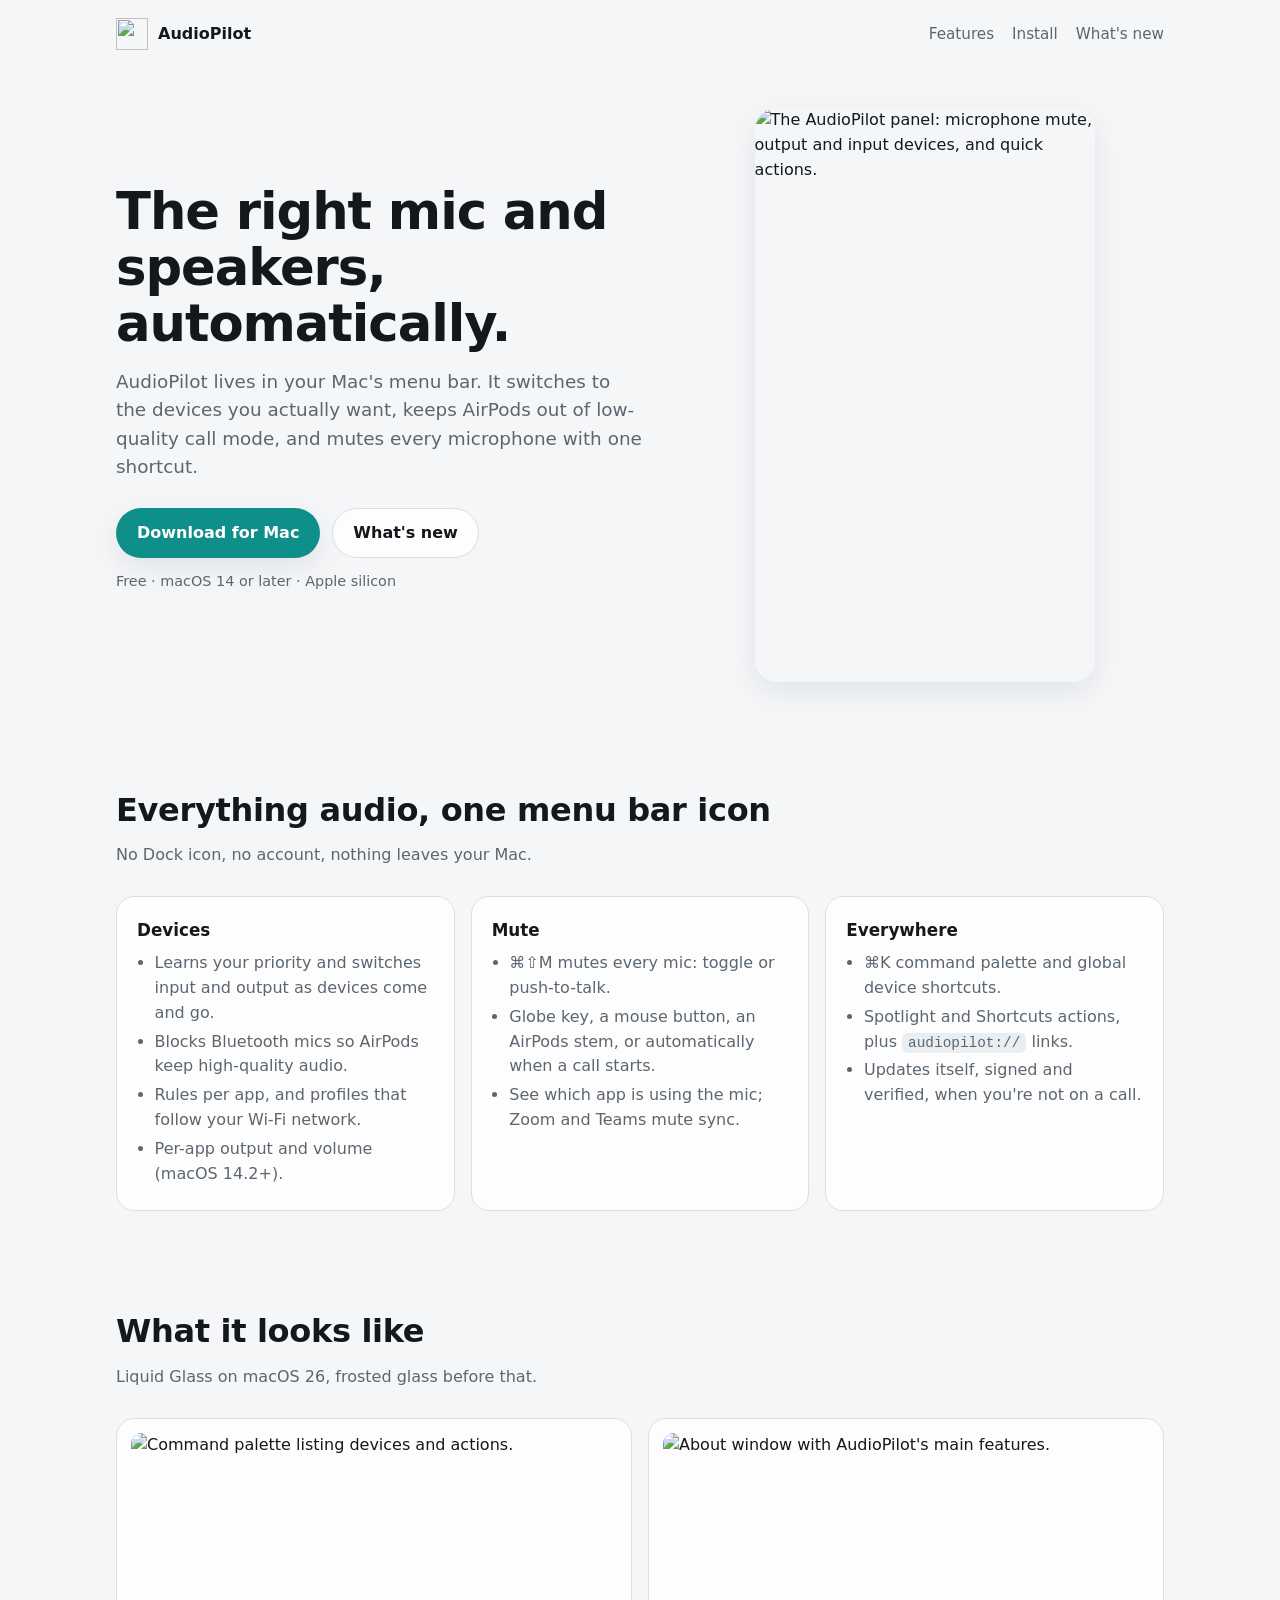
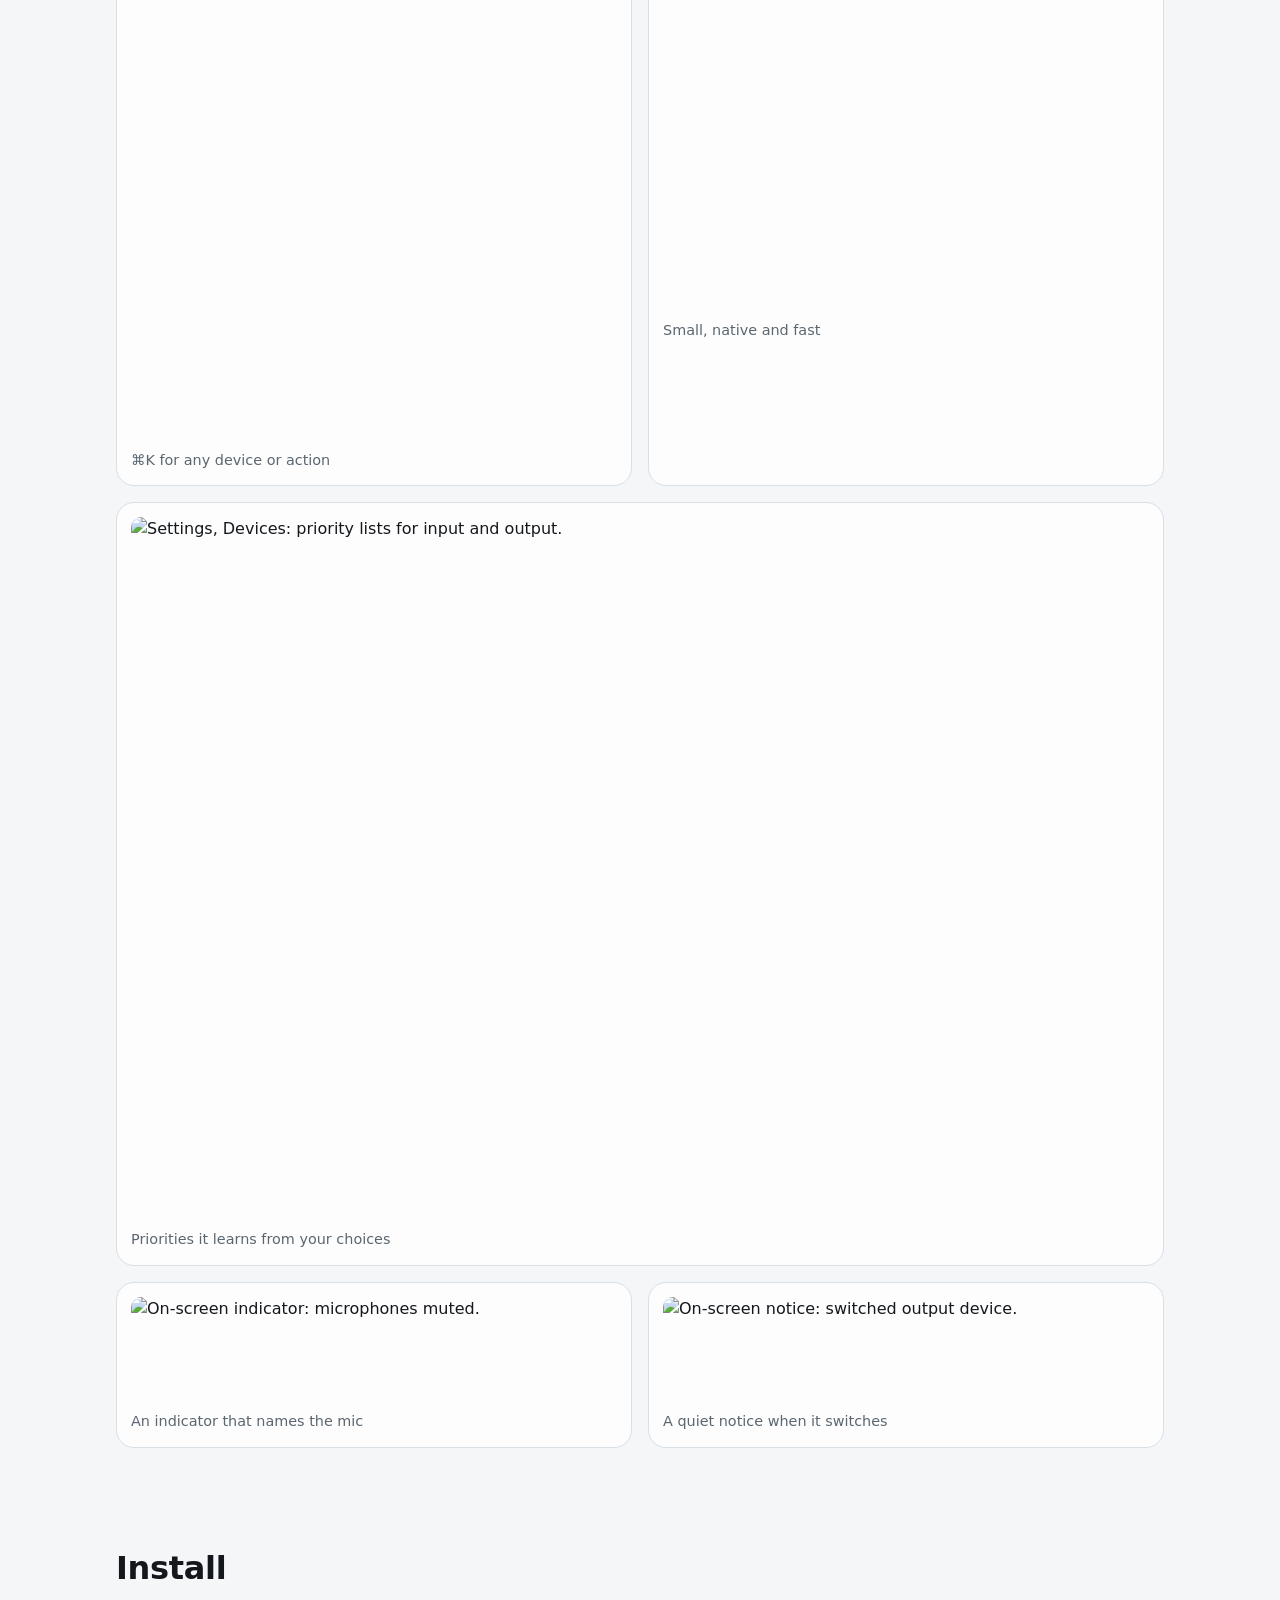
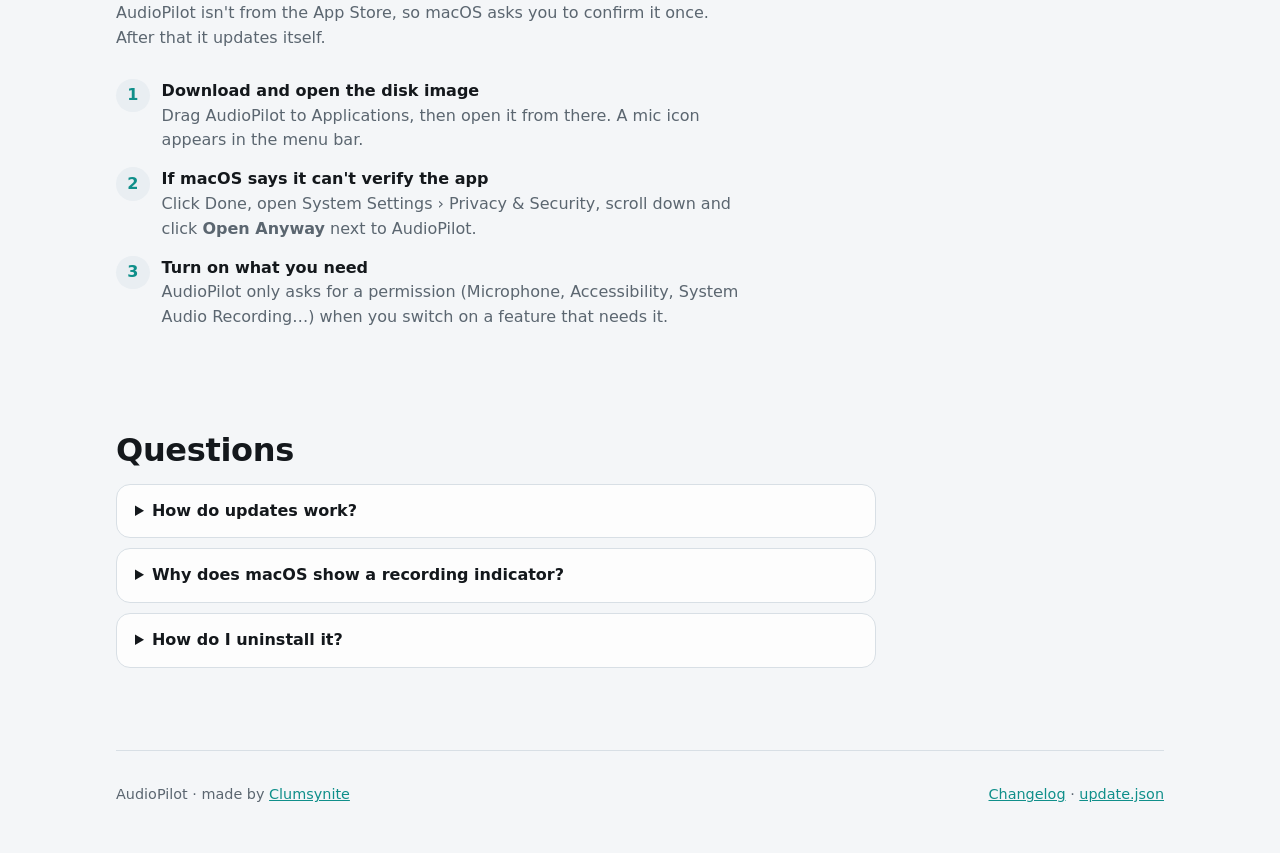
==== site/public/index.html @ 61bb64c0 "Update in place from a signed download site The app reads update.json from a Cloudflare Workers site" ====
<!doctype html>
<html lang="en">
<head>
  <meta charset="utf-8">
  <meta name="viewport" content="width=device-width, initial-scale=1">
  <title>AudioPilot for Mac</title>
  <meta name="description" content="AudioPilot is a free macOS menu bar app that picks the right mic and speakers automatically, keeps AirPods out of call mode, and mutes every mic with one shortcut.">
  <link rel="canonical" href="%SITE_URL%/">
  <meta name="color-scheme" content="light dark">
  <meta property="og:type" content="website">
  <meta property="og:title" content="AudioPilot for Mac">
  <meta property="og:description" content="The right mic and speakers, automatically. One shortcut mutes every mic.">
  <meta property="og:url" content="%SITE_URL%/">
  <meta property="og:image" content="%SITE_URL%/screens/panel.png">
  <link rel="icon" href="/icon.png" type="image/png">
  <link rel="apple-touch-icon" href="/icon.png">
  <style>
    :root {
      --bg: #f4f6f8; --surface: #ffffffcc; --surface-2: #e9eef2; --text: #14181c; --muted: #5b6670;
      --accent: #0f8f8a; --accent-ink: #ffffff; --border: #d8dfe5; --shadow: 0 10px 30px #0b1a2a14;
      --radius: 18px; --measure: 62ch;
    }
    @media (prefers-color-scheme: dark) {
      :root {
        --bg: #0d1114; --surface: #171d22cc; --surface-2: #1f272d; --text: #e9eef2; --muted: #9aa6b0;
        --accent: #3cc8bf; --accent-ink: #062321; --border: #2a343c; --shadow: 0 10px 30px #00000059;
      }
    }
    * { box-sizing: border-box; }
    html { -webkit-text-size-adjust: 100%; }
    body {
      margin: 0; background: var(--bg); color: var(--text); line-height: 1.55;
      font: 16px/1.55 -apple-system, BlinkMacSystemFont, "SF Pro Text", "Inter", system-ui, sans-serif;
      background-image: radial-gradient(60rem 30rem at 85% -10%, color-mix(in srgb, var(--accent) 18%, transparent), transparent 70%);
    }
    a { color: var(--accent); }
    .wrap { max-width: 1080px; margin: 0 auto; padding: 0 16px; }
    header.top { display: flex; align-items: center; justify-content: space-between; padding: 18px 0; }
    .brand { display: flex; gap: 10px; align-items: center; font-weight: 650; text-decoration: none; color: var(--text); }
    .brand img { width: 32px; height: 32px; }
    nav a { color: var(--muted); text-decoration: none; margin-left: 18px; font-size: .95rem; }
    nav a:hover { color: var(--text); }

    .hero { display: grid; grid-template-columns: minmax(0, 1.05fr) minmax(0, .95fr); gap: 40px; align-items: center; padding: 40px 0 56px; }
    .hero h1 { font-size: clamp(2rem, 5vw, 3.2rem); line-height: 1.1; letter-spacing: -.02em; margin: 0 0 16px; }
    .hero p.lede { color: var(--muted); font-size: 1.15rem; max-width: var(--measure); margin: 0 0 26px; }
    .cta { display: flex; flex-wrap: wrap; gap: 12px; align-items: center; }
    .btn { display: inline-flex; align-items: center; gap: 8px; padding: 12px 20px; border-radius: 999px; font-weight: 600; text-decoration: none; border: 1px solid transparent; }
    .btn.primary { background: var(--accent); color: var(--accent-ink); box-shadow: var(--shadow); }
    .btn.ghost { border-color: var(--border); color: var(--text); background: var(--surface); }
    .meta { color: var(--muted); font-size: .9rem; margin-top: 12px; }
    .shot-hero { display: flex; justify-content: center; }
    .shot-hero img { width: min(100%, 340px); height: auto; border-radius: 22px; box-shadow: var(--shadow); }

    section { padding: 48px 0; }
    h2 { font-size: clamp(1.4rem, 3vw, 2rem); letter-spacing: -.01em; margin: 0 0 8px; }
    .sub { color: var(--muted); margin: 0 0 28px; max-width: var(--measure); }
    .grid { display: grid; grid-template-columns: repeat(3, minmax(0, 1fr)); gap: 16px; }
    .card { background: var(--surface); border: 1px solid var(--border); border-radius: var(--radius); padding: 20px; backdrop-filter: blur(12px); }
    .card h3 { margin: 0 0 8px; font-size: 1.05rem; }
    .card ul { margin: 0; padding-left: 1.1em; color: var(--muted); }
    .card li { margin: 4px 0; }

    .screens { display: grid; grid-template-columns: repeat(2, minmax(0, 1fr)); gap: 16px; }
    .screens figure { margin: 0; background: var(--surface); border: 1px solid var(--border); border-radius: var(--radius); padding: 14px; }
    .screens img { width: 100%; height: auto; border-radius: 10px; display: block; }
    .screens figcaption { color: var(--muted); font-size: .9rem; margin-top: 10px; }
    .screens .wide { grid-column: 1 / -1; }

    .steps { list-style: none; counter-reset: s; padding: 0; margin: 0; display: grid; gap: 14px; max-width: var(--measure); }
    .steps li { counter-increment: s; display: grid; grid-template-columns: 2.1rem 1fr; gap: 12px; align-items: start; }
    .steps li::before { content: counter(s); width: 2.1rem; height: 2.1rem; border-radius: 50%; display: grid; place-items: center; background: var(--surface-2); color: var(--accent); font-weight: 650; }
    .steps b { display: block; }
    .steps span { color: var(--muted); }
    code { background: var(--surface-2); padding: 2px 6px; border-radius: 6px; font-size: .9em; overflow-wrap: anywhere; }

    details { background: var(--surface); border: 1px solid var(--border); border-radius: 14px; padding: 14px 18px; margin-bottom: 10px; max-width: 760px; }
    summary { cursor: pointer; font-weight: 600; }
    details p { color: var(--muted); margin: 10px 0 0; }

    footer { color: var(--muted); font-size: .9rem; padding: 32px 0 48px; border-top: 1px solid var(--border); margin-top: 24px; display: flex; flex-wrap: wrap; gap: 16px; justify-content: space-between; }

    @media (max-width: 820px) {
      .hero { grid-template-columns: 1fr; padding-top: 16px; }
      .grid { grid-template-columns: 1fr; }
      .screens { grid-template-columns: 1fr; }
      nav a { margin-left: 12px; }
    }
  </style>
</head>
<body>
  <div class="wrap">
    <header class="top">
      <a class="brand" href="/"><img src="/icon.png" alt="" width="32" height="32">AudioPilot</a>
      <nav><a href="#features">Features</a><a href="#install">Install</a><a href="/changelog">What's new</a></nav>
    </header>

    <main>
      <div class="hero">
        <div>
          <h1>The right mic and speakers, automatically.</h1>
          <p class="lede">AudioPilot lives in your Mac's menu bar. It switches to the devices you actually want, keeps AirPods out of low-quality call mode, and mutes every microphone with one shortcut.</p>
          <div class="cta">
            <a class="btn primary" href="/download" id="download">Download for Mac</a>
            <a class="btn ghost" href="/changelog">What's new</a>
          </div>
          <p class="meta" id="release-meta">Free · macOS 14 or later · Apple silicon</p>
        </div>
        <div class="shot-hero"><img src="/screens/panel.png" width="640" height="1080" alt="The AudioPilot panel: microphone mute, output and input devices, and quick actions."></div>
      </div>

      <section id="features" aria-labelledby="features-title">
        <h2 id="features-title">Everything audio, one menu bar icon</h2>
        <p class="sub">No Dock icon, no account, nothing leaves your Mac.</p>
        <div class="grid">
          <div class="card">
            <h3>Devices</h3>
            <ul>
              <li>Learns your priority and switches input and output as devices come and go.</li>
              <li>Blocks Bluetooth mics so AirPods keep high-quality audio.</li>
              <li>Rules per app, and profiles that follow your Wi-Fi network.</li>
              <li>Per-app output and volume (macOS 14.2+).</li>
            </ul>
          </div>
          <div class="card">
            <h3>Mute</h3>
            <ul>
              <li>⌘⇧M mutes every mic: toggle or push-to-talk.</li>
              <li>Globe key, a mouse button, an AirPods stem, or automatically when a call starts.</li>
              <li>See which app is using the mic; Zoom and Teams mute sync.</li>
            </ul>
          </div>
          <div class="card">
            <h3>Everywhere</h3>
            <ul>
              <li>⌘K command palette and global device shortcuts.</li>
              <li>Spotlight and Shortcuts actions, plus <code>audiopilot://</code> links.</li>
              <li>Updates itself, signed and verified, when you're not on a call.</li>
            </ul>
          </div>
        </div>
      </section>

      <section id="screens" aria-labelledby="screens-title">
        <h2 id="screens-title">What it looks like</h2>
        <p class="sub">Liquid Glass on macOS 26, frosted glass before that.</p>
        <div class="screens">
          <figure><img src="/screens/palette.png" width="640" height="798" loading="lazy" alt="Command palette listing devices and actions."><figcaption>⌘K for any device or action</figcaption></figure>
          <figure><img src="/screens/about.png" width="920" height="902" loading="lazy" alt="About window with AudioPilot's main features."><figcaption>Small, native and fast</figcaption></figure>
          <figure class="wide"><img src="/screens/settings-devices.png" width="1800" height="1240" loading="lazy" alt="Settings, Devices: priority lists for input and output."><figcaption>Priorities it learns from your choices</figcaption></figure>
          <figure><img src="/screens/hud-muted.png" width="680" height="144" loading="lazy" alt="On-screen indicator: microphones muted."><figcaption>An indicator that names the mic</figcaption></figure>
          <figure><img src="/screens/hud-switch.png" width="600" height="128" loading="lazy" alt="On-screen notice: switched output device."><figcaption>A quiet notice when it switches</figcaption></figure>
        </div>
      </section>

      <section id="install" aria-labelledby="install-title">
        <h2 id="install-title">Install</h2>
        <p class="sub">AudioPilot isn't from the App Store, so macOS asks you to confirm it once. After that it updates itself.</p>
        <ol class="steps">
          <li><div><b>Download and open the disk image</b><span>Drag AudioPilot to Applications, then open it from there. A mic icon appears in the menu bar.</span></div></li>
          <li><div><b>If macOS says it can't verify the app</b><span>Click Done, open System Settings › Privacy &amp; Security, scroll down and click <b style="display:inline">Open Anyway</b> next to AudioPilot.</span></div></li>
          <li><div><b>Turn on what you need</b><span>AudioPilot only asks for a permission (Microphone, Accessibility, System Audio Recording…) when you switch on a feature that needs it.</span></div></li>
        </ol>
      </section>

      <section id="faq" aria-labelledby="faq-title">
        <h2 id="faq-title">Questions</h2>
        <details><summary>How do updates work?</summary><p>AudioPilot checks this site every few hours. A new version is downloaded, checked against its published signature and digest, and installed when no app is using the mic, or when you quit. You can turn this off in Settings › General › Updates.</p></details>
        <details><summary>Why does macOS show a recording indicator?</summary><p>Only per-app audio captures sound, to play an app through another device or at another volume. It's off by default; while it's off, AudioPilot records nothing.</p></details>
        <details><summary>How do I uninstall it?</summary><p>Quit AudioPilot and move it to the Bin. Its settings are in ~/Library/Application Support/AudioPilot.</p></details>
      </section>
    </main>

    <footer>
      <span>AudioPilot · made by <a href="https://github.com/Clumsynite">Clumsynite</a></span>
      <span><a href="/changelog">Changelog</a> · <a href="/update.json">update.json</a></span>
    </footer>
  </div>
  <script>
    // Version, date and size of the current download, from the same file the app checks.
    fetch("/update.json", { cache: "no-store" }).then(r => r.ok ? r.json() : null).then(u => {
      if (!u) return;
      const mb = u.size ? ` · ${(u.size / 1048576).toFixed(1)} MB` : "";
      const date = u.published ? ` · ${new Date(u.published).toLocaleDateString(undefined, { day: "numeric", month: "short", year: "numeric" })}` : "";
      document.getElementById("release-meta").textContent = `Version ${u.version}${date}${mb} · macOS ${u.minimumSystemVersion || "14"} or later · Apple silicon`;
    }).catch(() => {});
  </script>
</body>
</html>
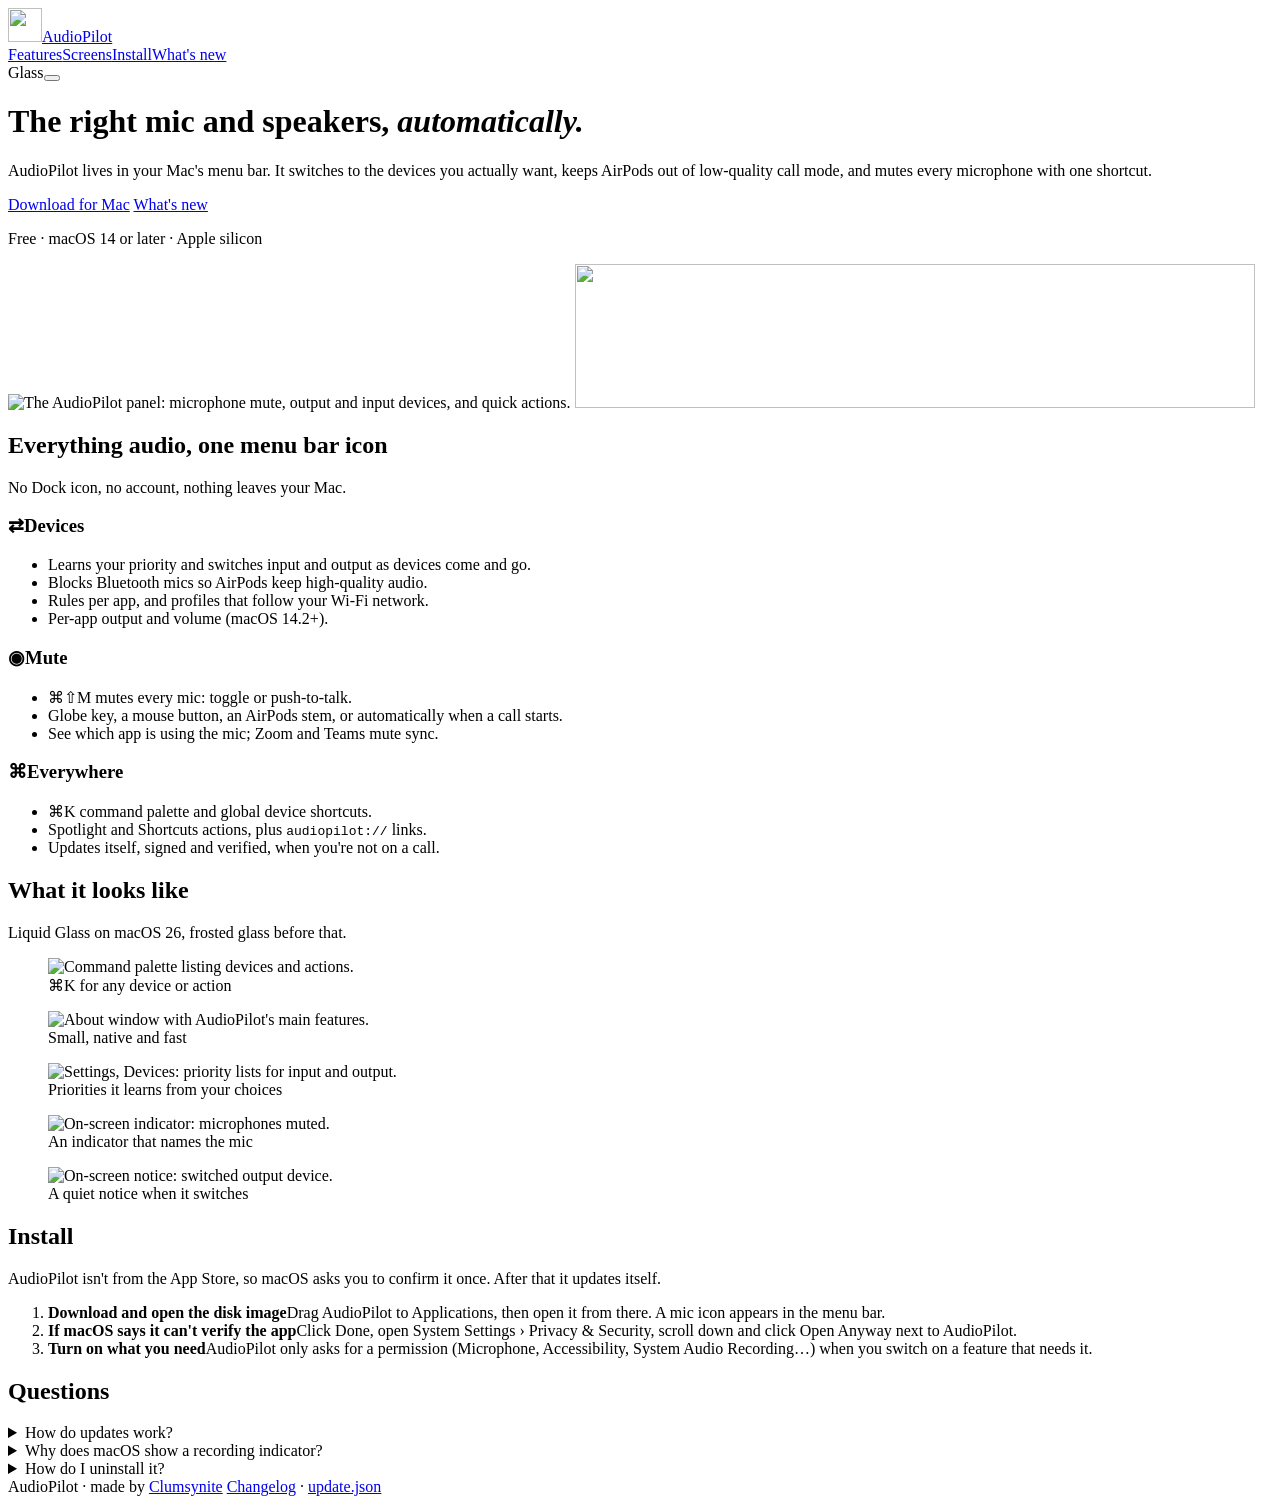
==== commit 764d1025: "Give the download site a glass look Translucent, blurred cards with a lit top edge over a drifting c" ====
--- a/site/public/index.html
+++ b/site/public/index.html
@@ -1,5 +1,5 @@
 <!doctype html>
-<html lang="en">
+<html lang="en" data-glass="on">
 <head>
   <meta charset="utf-8">
   <meta name="viewport" content="width=device-width, initial-scale=1">
@@ -7,6 +7,8 @@
   <meta name="description" content="AudioPilot is a free macOS menu bar app that picks the right mic and speakers automatically, keeps AirPods out of call mode, and mutes every mic with one shortcut.">
   <link rel="canonical" href="%SITE_URL%/">
   <meta name="color-scheme" content="light dark">
+  <meta name="theme-color" content="#eef2f5" media="(prefers-color-scheme: light)">
+  <meta name="theme-color" content="#0a0e11" media="(prefers-color-scheme: dark)">
   <meta property="og:type" content="website">
   <meta property="og:title" content="AudioPilot for Mac">
   <meta property="og:description" content="The right mic and speakers, automatically. One shortcut mutes every mic.">
@@ -14,176 +16,100 @@
   <meta property="og:image" content="%SITE_URL%/screens/panel.png">
   <link rel="icon" href="/icon.png" type="image/png">
   <link rel="apple-touch-icon" href="/icon.png">
-  <style>
-    :root {
-      --bg: #f4f6f8; --surface: #ffffffcc; --surface-2: #e9eef2; --text: #14181c; --muted: #5b6670;
-      --accent: #0f8f8a; --accent-ink: #ffffff; --border: #d8dfe5; --shadow: 0 10px 30px #0b1a2a14;
-      --radius: 18px; --measure: 62ch;
-    }
-    @media (prefers-color-scheme: dark) {
-      :root {
-        --bg: #0d1114; --surface: #171d22cc; --surface-2: #1f272d; --text: #e9eef2; --muted: #9aa6b0;
-        --accent: #3cc8bf; --accent-ink: #062321; --border: #2a343c; --shadow: 0 10px 30px #00000059;
-      }
-    }
-    * { box-sizing: border-box; }
-    html { -webkit-text-size-adjust: 100%; }
-    body {
-      margin: 0; background: var(--bg); color: var(--text); line-height: 1.55;
-      font: 16px/1.55 -apple-system, BlinkMacSystemFont, "SF Pro Text", "Inter", system-ui, sans-serif;
-      background-image: radial-gradient(60rem 30rem at 85% -10%, color-mix(in srgb, var(--accent) 18%, transparent), transparent 70%);
-    }
-    a { color: var(--accent); }
-    .wrap { max-width: 1080px; margin: 0 auto; padding: 0 16px; }
-    header.top { display: flex; align-items: center; justify-content: space-between; padding: 18px 0; }
-    .brand { display: flex; gap: 10px; align-items: center; font-weight: 650; text-decoration: none; color: var(--text); }
-    .brand img { width: 32px; height: 32px; }
-    nav a { color: var(--muted); text-decoration: none; margin-left: 18px; font-size: .95rem; }
-    nav a:hover { color: var(--text); }
-
-    .hero { display: grid; grid-template-columns: minmax(0, 1.05fr) minmax(0, .95fr); gap: 40px; align-items: center; padding: 40px 0 56px; }
-    .hero h1 { font-size: clamp(2rem, 5vw, 3.2rem); line-height: 1.1; letter-spacing: -.02em; margin: 0 0 16px; }
-    .hero p.lede { color: var(--muted); font-size: 1.15rem; max-width: var(--measure); margin: 0 0 26px; }
-    .cta { display: flex; flex-wrap: wrap; gap: 12px; align-items: center; }
-    .btn { display: inline-flex; align-items: center; gap: 8px; padding: 12px 20px; border-radius: 999px; font-weight: 600; text-decoration: none; border: 1px solid transparent; }
-    .btn.primary { background: var(--accent); color: var(--accent-ink); box-shadow: var(--shadow); }
-    .btn.ghost { border-color: var(--border); color: var(--text); background: var(--surface); }
-    .meta { color: var(--muted); font-size: .9rem; margin-top: 12px; }
-    .shot-hero { display: flex; justify-content: center; }
-    .shot-hero img { width: min(100%, 340px); height: auto; border-radius: 22px; box-shadow: var(--shadow); }
-
-    section { padding: 48px 0; }
-    h2 { font-size: clamp(1.4rem, 3vw, 2rem); letter-spacing: -.01em; margin: 0 0 8px; }
-    .sub { color: var(--muted); margin: 0 0 28px; max-width: var(--measure); }
-    .grid { display: grid; grid-template-columns: repeat(3, minmax(0, 1fr)); gap: 16px; }
-    .card { background: var(--surface); border: 1px solid var(--border); border-radius: var(--radius); padding: 20px; backdrop-filter: blur(12px); }
-    .card h3 { margin: 0 0 8px; font-size: 1.05rem; }
-    .card ul { margin: 0; padding-left: 1.1em; color: var(--muted); }
-    .card li { margin: 4px 0; }
-
-    .screens { display: grid; grid-template-columns: repeat(2, minmax(0, 1fr)); gap: 16px; }
-    .screens figure { margin: 0; background: var(--surface); border: 1px solid var(--border); border-radius: var(--radius); padding: 14px; }
-    .screens img { width: 100%; height: auto; border-radius: 10px; display: block; }
-    .screens figcaption { color: var(--muted); font-size: .9rem; margin-top: 10px; }
-    .screens .wide { grid-column: 1 / -1; }
-
-    .steps { list-style: none; counter-reset: s; padding: 0; margin: 0; display: grid; gap: 14px; max-width: var(--measure); }
-    .steps li { counter-increment: s; display: grid; grid-template-columns: 2.1rem 1fr; gap: 12px; align-items: start; }
-    .steps li::before { content: counter(s); width: 2.1rem; height: 2.1rem; border-radius: 50%; display: grid; place-items: center; background: var(--surface-2); color: var(--accent); font-weight: 650; }
-    .steps b { display: block; }
-    .steps span { color: var(--muted); }
-    code { background: var(--surface-2); padding: 2px 6px; border-radius: 6px; font-size: .9em; overflow-wrap: anywhere; }
-
-    details { background: var(--surface); border: 1px solid var(--border); border-radius: 14px; padding: 14px 18px; margin-bottom: 10px; max-width: 760px; }
-    summary { cursor: pointer; font-weight: 600; }
-    details p { color: var(--muted); margin: 10px 0 0; }
-
-    footer { color: var(--muted); font-size: .9rem; padding: 32px 0 48px; border-top: 1px solid var(--border); margin-top: 24px; display: flex; flex-wrap: wrap; gap: 16px; justify-content: space-between; }
-
-    @media (max-width: 820px) {
-      .hero { grid-template-columns: 1fr; padding-top: 16px; }
-      .grid { grid-template-columns: 1fr; }
-      .screens { grid-template-columns: 1fr; }
-      nav a { margin-left: 12px; }
-    }
-  </style>
+  <link rel="stylesheet" href="/site.css">
 </head>
 <body>
-  <div class="wrap">
-    <header class="top">
-      <a class="brand" href="/"><img src="/icon.png" alt="" width="32" height="32">AudioPilot</a>
-      <nav><a href="#features">Features</a><a href="#install">Install</a><a href="/changelog">What's new</a></nav>
-    </header>
+  <header class="site">
+    <div class="wrap">
+      <a class="brand" href="/"><img src="/icon.png" alt="" width="34" height="34">AudioPilot</a>
+      <nav class="site"><a href="#features">Features</a><a href="#screens">Screens</a><a href="#install">Install</a><a href="/changelog">What's new</a></nav>
+      <div class="switch-row"><span id="glass-label">Glass</span><button type="button" class="switch" role="switch" id="glass-switch" aria-checked="true" aria-labelledby="glass-label"></button></div>
+    </div>
+  </header>
 
-    <main>
-      <div class="hero">
-        <div>
-          <h1>The right mic and speakers, automatically.</h1>
-          <p class="lede">AudioPilot lives in your Mac's menu bar. It switches to the devices you actually want, keeps AirPods out of low-quality call mode, and mutes every microphone with one shortcut.</p>
-          <div class="cta">
-            <a class="btn primary" href="/download" id="download">Download for Mac</a>
-            <a class="btn ghost" href="/changelog">What's new</a>
-          </div>
-          <p class="meta" id="release-meta">Free · macOS 14 or later · Apple silicon</p>
+  <main class="wrap">
+    <div class="hero">
+      <div class="reveal">
+        <h1>The right mic and speakers, <em>automatically.</em></h1>
+        <p class="lede">AudioPilot lives in your Mac's menu bar. It switches to the devices you actually want, keeps AirPods out of low-quality call mode, and mutes every microphone with one shortcut.</p>
+        <div class="cta">
+          <a class="btn primary" href="/download">Download for Mac</a>
+          <a class="btn ghost" href="/changelog">What's new</a>
         </div>
-        <div class="shot-hero"><img src="/screens/panel.png" width="640" height="1080" alt="The AudioPilot panel: microphone mute, output and input devices, and quick actions."></div>
+        <p class="meta" id="release-meta">Free · macOS 14 or later · Apple silicon</p>
       </div>
+      <div class="stage reveal">
+        <img src="/screens/panel.png" width="640" height="1080" alt="The AudioPilot panel: microphone mute, output and input devices, and quick actions.">
+        <img class="hud" src="/screens/hud-muted.png" width="680" height="144" alt="">
+      </div>
+    </div>
 
-      <section id="features" aria-labelledby="features-title">
-        <h2 id="features-title">Everything audio, one menu bar icon</h2>
-        <p class="sub">No Dock icon, no account, nothing leaves your Mac.</p>
-        <div class="grid">
-          <div class="card">
-            <h3>Devices</h3>
-            <ul>
-              <li>Learns your priority and switches input and output as devices come and go.</li>
-              <li>Blocks Bluetooth mics so AirPods keep high-quality audio.</li>
-              <li>Rules per app, and profiles that follow your Wi-Fi network.</li>
-              <li>Per-app output and volume (macOS 14.2+).</li>
-            </ul>
-          </div>
-          <div class="card">
-            <h3>Mute</h3>
-            <ul>
-              <li>⌘⇧M mutes every mic: toggle or push-to-talk.</li>
-              <li>Globe key, a mouse button, an AirPods stem, or automatically when a call starts.</li>
-              <li>See which app is using the mic; Zoom and Teams mute sync.</li>
-            </ul>
-          </div>
-          <div class="card">
-            <h3>Everywhere</h3>
-            <ul>
-              <li>⌘K command palette and global device shortcuts.</li>
-              <li>Spotlight and Shortcuts actions, plus <code>audiopilot://</code> links.</li>
-              <li>Updates itself, signed and verified, when you're not on a call.</li>
-            </ul>
-          </div>
+    <section id="features" aria-labelledby="features-title">
+      <h2 id="features-title" class="reveal">Everything audio, one menu bar icon</h2>
+      <p class="sub reveal">No Dock icon, no account, nothing leaves your Mac.</p>
+      <div class="grid">
+        <div class="tile glass reveal">
+          <h3><span class="dot" aria-hidden="true">⇄</span>Devices</h3>
+          <ul>
+            <li>Learns your priority and switches input and output as devices come and go.</li>
+            <li>Blocks Bluetooth mics so AirPods keep high-quality audio.</li>
+            <li>Rules per app, and profiles that follow your Wi-Fi network.</li>
+            <li>Per-app output and volume (macOS 14.2+).</li>
+          </ul>
         </div>
-      </section>
+        <div class="tile glass reveal">
+          <h3><span class="dot" aria-hidden="true">◉</span>Mute</h3>
+          <ul>
+            <li>⌘⇧M mutes every mic: toggle or push-to-talk.</li>
+            <li>Globe key, a mouse button, an AirPods stem, or automatically when a call starts.</li>
+            <li>See which app is using the mic; Zoom and Teams mute sync.</li>
+          </ul>
+        </div>
+        <div class="tile glass reveal">
+          <h3><span class="dot" aria-hidden="true">⌘</span>Everywhere</h3>
+          <ul>
+            <li>⌘K command palette and global device shortcuts.</li>
+            <li>Spotlight and Shortcuts actions, plus <code>audiopilot://</code> links.</li>
+            <li>Updates itself, signed and verified, when you're not on a call.</li>
+          </ul>
+        </div>
+      </div>
+    </section>
 
-      <section id="screens" aria-labelledby="screens-title">
-        <h2 id="screens-title">What it looks like</h2>
-        <p class="sub">Liquid Glass on macOS 26, frosted glass before that.</p>
-        <div class="screens">
-          <figure><img src="/screens/palette.png" width="640" height="798" loading="lazy" alt="Command palette listing devices and actions."><figcaption>⌘K for any device or action</figcaption></figure>
-          <figure><img src="/screens/about.png" width="920" height="902" loading="lazy" alt="About window with AudioPilot's main features."><figcaption>Small, native and fast</figcaption></figure>
-          <figure class="wide"><img src="/screens/settings-devices.png" width="1800" height="1240" loading="lazy" alt="Settings, Devices: priority lists for input and output."><figcaption>Priorities it learns from your choices</figcaption></figure>
-          <figure><img src="/screens/hud-muted.png" width="680" height="144" loading="lazy" alt="On-screen indicator: microphones muted."><figcaption>An indicator that names the mic</figcaption></figure>
-          <figure><img src="/screens/hud-switch.png" width="600" height="128" loading="lazy" alt="On-screen notice: switched output device."><figcaption>A quiet notice when it switches</figcaption></figure>
-        </div>
-      </section>
+    <section id="screens" aria-labelledby="screens-title">
+      <h2 id="screens-title" class="reveal">What it looks like</h2>
+      <p class="sub reveal">Liquid Glass on macOS 26, frosted glass before that.</p>
+      <div class="screens">
+        <figure class="glass reveal"><img src="/screens/palette.png" width="640" height="798" loading="lazy" alt="Command palette listing devices and actions."><figcaption>⌘K for any device or action</figcaption></figure>
+        <figure class="glass reveal"><img src="/screens/about.png" width="920" height="902" loading="lazy" alt="About window with AudioPilot's main features."><figcaption>Small, native and fast</figcaption></figure>
+        <figure class="glass wide reveal"><img src="/screens/settings-devices.png" width="1800" height="1240" loading="lazy" alt="Settings, Devices: priority lists for input and output."><figcaption>Priorities it learns from your choices</figcaption></figure>
+        <figure class="glass reveal"><img src="/screens/hud-muted.png" width="680" height="144" loading="lazy" alt="On-screen indicator: microphones muted."><figcaption>An indicator that names the mic</figcaption></figure>
+        <figure class="glass reveal"><img src="/screens/hud-switch.png" width="600" height="128" loading="lazy" alt="On-screen notice: switched output device."><figcaption>A quiet notice when it switches</figcaption></figure>
+      </div>
+    </section>
 
-      <section id="install" aria-labelledby="install-title">
-        <h2 id="install-title">Install</h2>
-        <p class="sub">AudioPilot isn't from the App Store, so macOS asks you to confirm it once. After that it updates itself.</p>
-        <ol class="steps">
-          <li><div><b>Download and open the disk image</b><span>Drag AudioPilot to Applications, then open it from there. A mic icon appears in the menu bar.</span></div></li>
-          <li><div><b>If macOS says it can't verify the app</b><span>Click Done, open System Settings › Privacy &amp; Security, scroll down and click <b style="display:inline">Open Anyway</b> next to AudioPilot.</span></div></li>
-          <li><div><b>Turn on what you need</b><span>AudioPilot only asks for a permission (Microphone, Accessibility, System Audio Recording…) when you switch on a feature that needs it.</span></div></li>
-        </ol>
-      </section>
+    <section id="install" aria-labelledby="install-title">
+      <h2 id="install-title" class="reveal">Install</h2>
+      <p class="sub reveal">AudioPilot isn't from the App Store, so macOS asks you to confirm it once. After that it updates itself.</p>
+      <ol class="steps glass reveal">
+        <li><div><b>Download and open the disk image</b><span>Drag AudioPilot to Applications, then open it from there. A mic icon appears in the menu bar.</span></div></li>
+        <li><div><b>If macOS says it can't verify the app</b><span>Click Done, open System Settings › Privacy &amp; Security, scroll down and click Open Anyway next to AudioPilot.</span></div></li>
+        <li><div><b>Turn on what you need</b><span>AudioPilot only asks for a permission (Microphone, Accessibility, System Audio Recording…) when you switch on a feature that needs it.</span></div></li>
+      </ol>
+    </section>
 
-      <section id="faq" aria-labelledby="faq-title">
-        <h2 id="faq-title">Questions</h2>
-        <details><summary>How do updates work?</summary><p>AudioPilot checks this site every few hours. A new version is downloaded, checked against its published signature and digest, and installed when no app is using the mic, or when you quit. You can turn this off in Settings › General › Updates.</p></details>
-        <details><summary>Why does macOS show a recording indicator?</summary><p>Only per-app audio captures sound, to play an app through another device or at another volume. It's off by default; while it's off, AudioPilot records nothing.</p></details>
-        <details><summary>How do I uninstall it?</summary><p>Quit AudioPilot and move it to the Bin. Its settings are in ~/Library/Application Support/AudioPilot.</p></details>
-      </section>
-    </main>
+    <section id="faq" aria-labelledby="faq-title">
+      <h2 id="faq-title" class="reveal">Questions</h2>
+      <details class="glass reveal"><summary>How do updates work?</summary><p>AudioPilot checks this site every few hours. A new version is downloaded, checked against its published signature and digest, and installed when no app is using the mic, or when you quit. You can turn this off in Settings › General › Updates.</p></details>
+      <details class="glass reveal"><summary>Why does macOS show a recording indicator?</summary><p>Only per-app audio captures sound, to play an app through another device or at another volume. It's off by default, and the capture runs in a helper that exists only while an app is rerouted, so the indicator goes as soon as nothing is.</p></details>
+      <details class="glass reveal"><summary>How do I uninstall it?</summary><p>Quit AudioPilot and move it to the Bin. Its settings are in ~/Library/Application Support/AudioPilot.</p></details>
+    </section>
+  </main>
 
-    <footer>
-      <span>AudioPilot · made by <a href="https://github.com/Clumsynite">Clumsynite</a></span>
-      <span><a href="/changelog">Changelog</a> · <a href="/update.json">update.json</a></span>
-    </footer>
-  </div>
-  <script>
-    // Version, date and size of the current download, from the same file the app checks.
-    fetch("/update.json", { cache: "no-store" }).then(r => r.ok ? r.json() : null).then(u => {
-      if (!u) return;
-      const mb = u.size ? ` · ${(u.size / 1048576).toFixed(1)} MB` : "";
-      const date = u.published ? ` · ${new Date(u.published).toLocaleDateString(undefined, { day: "numeric", month: "short", year: "numeric" })}` : "";
-      document.getElementById("release-meta").textContent = `Version ${u.version}${date}${mb} · macOS ${u.minimumSystemVersion || "14"} or later · Apple silicon`;
-    }).catch(() => {});
-  </script>
+  <footer class="site wrap">
+    <span>AudioPilot · made by <a href="https://github.com/Clumsynite">Clumsynite</a></span>
+    <span><a href="/changelog">Changelog</a> · <a href="/update.json">update.json</a></span>
+  </footer>
+  <script src="/site.js"></script>
 </body>
 </html>
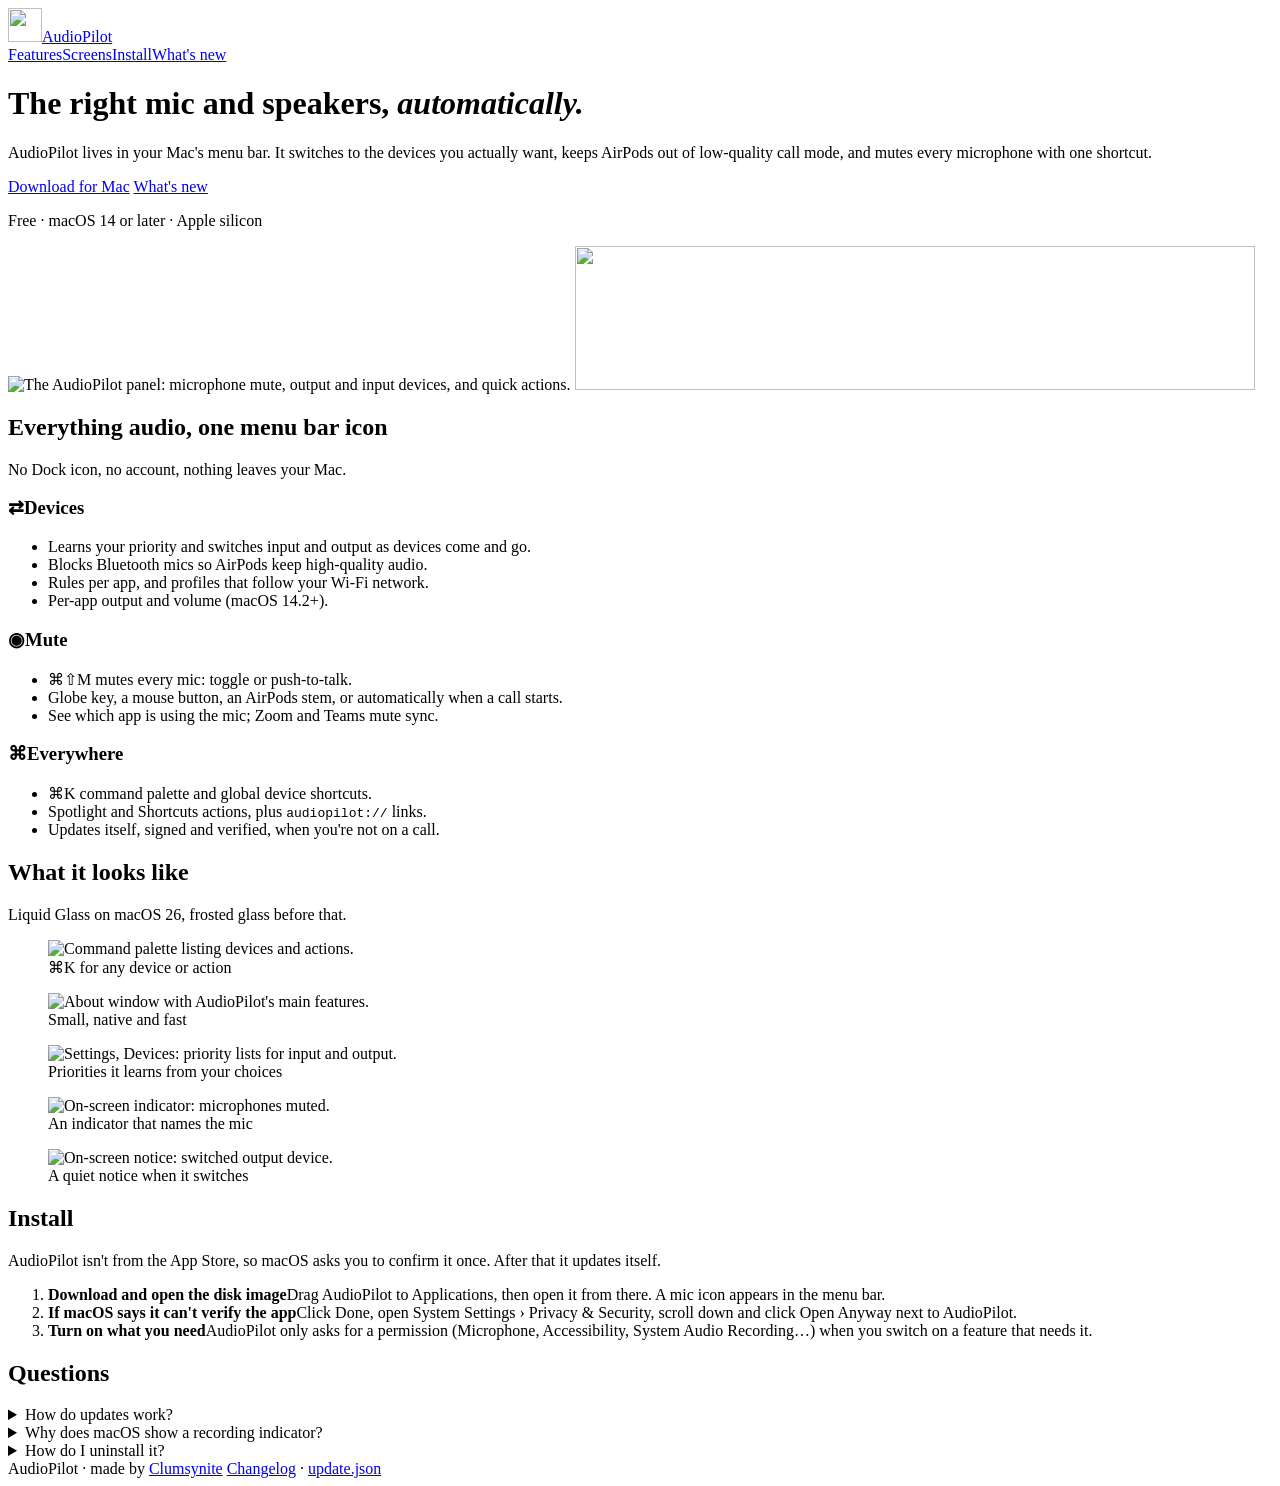
==== commit 6634f148: "Keep the site's glass look on, without a switch" ====
--- a/site/public/index.html
+++ b/site/public/index.html
@@ -23,7 +23,6 @@
     <div class="wrap">
       <a class="brand" href="/"><img src="/icon.png" alt="" width="34" height="34">AudioPilot</a>
       <nav class="site"><a href="#features">Features</a><a href="#screens">Screens</a><a href="#install">Install</a><a href="/changelog">What's new</a></nav>
-      <div class="switch-row"><span id="glass-label">Glass</span><button type="button" class="switch" role="switch" id="glass-switch" aria-checked="true" aria-labelledby="glass-label"></button></div>
     </div>
   </header>
 
